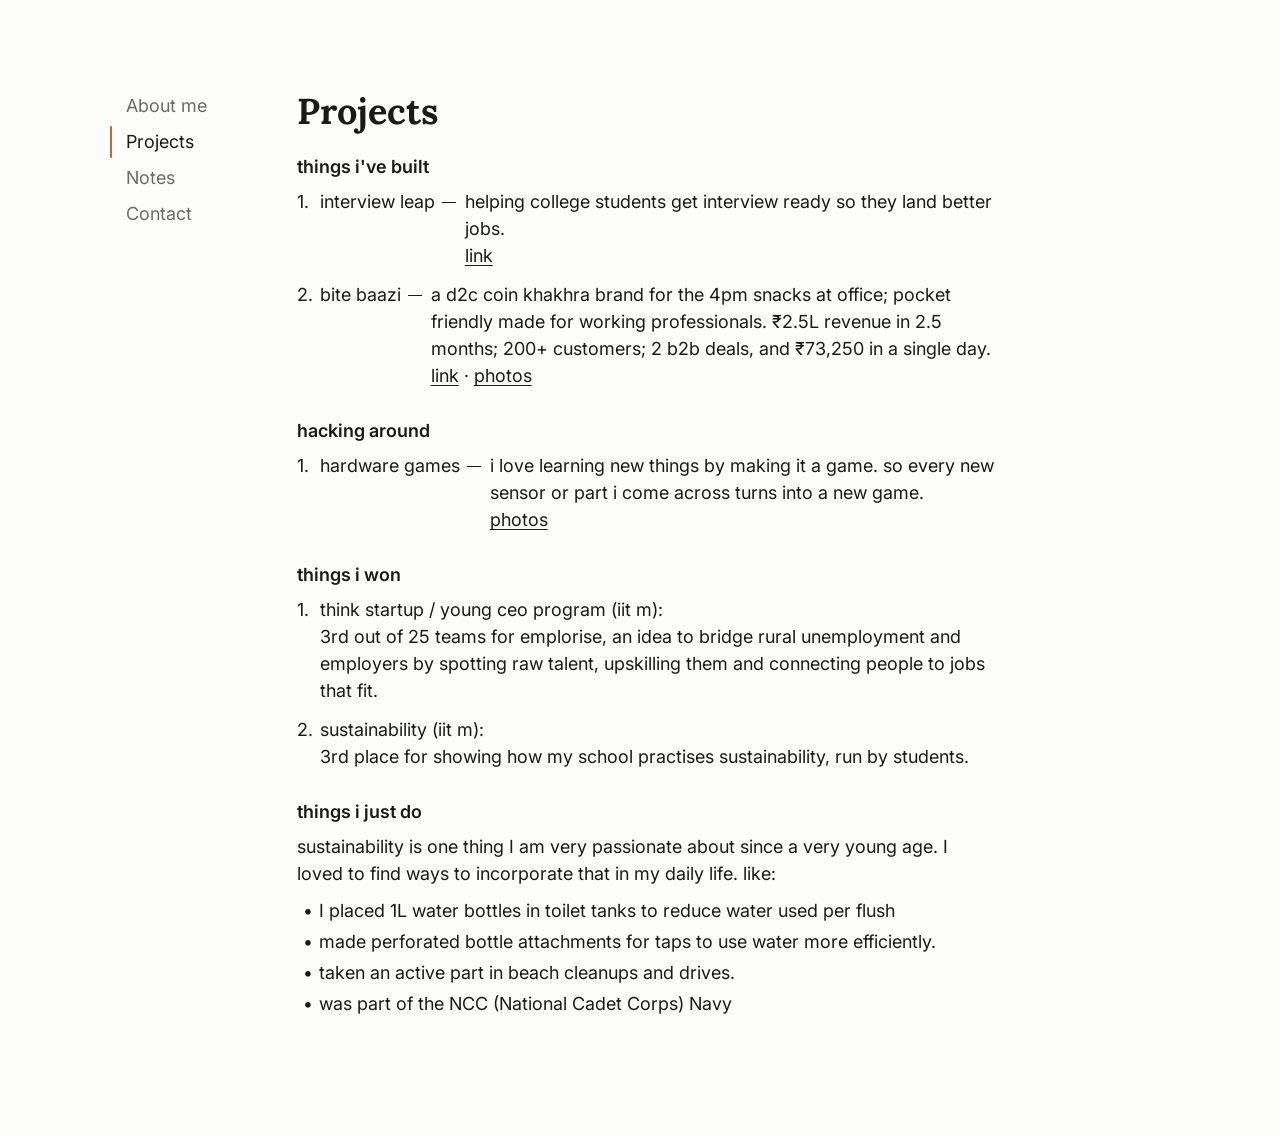
==== projects.html @ 0760808a "Initial commit Co-Authored-By: Claude Sonnet 5.5 <noreply@anthropic.com>" ====
<!DOCTYPE html>
<html lang="en">
<head>
  <meta charset="utf-8">
  <meta name="viewport" content="width=device-width, initial-scale=1">
  <title>Projects - Sanjitha Radhakrishnan</title>
  <link rel="preconnect" href="https://fonts.googleapis.com">
  <link rel="preconnect" href="https://fonts.gstatic.com" crossorigin>
  <link href="https://fonts.googleapis.com/css2?family=Inter:wght@400;600;700&family=Playfair+Display:wght@600&family=Lora:wght@700&display=swap" rel="stylesheet">
  <link rel="stylesheet" href="style.css">
</head>
<body class="projects-page lora-page">
  <div class="layout">
  <aside class="sidebar">
    <nav aria-label="Site sections">
        <a href="index.html" data-text="About me">About me</a>
        <a href="projects.html" class="is-active" aria-current="page" data-text="Projects">Projects</a>
        <a href="notes.html" data-text="Notes">Notes</a>
        <a href="contact.html" data-text="Contact">Contact</a>
    </nav>
  </aside>

  <main>
    <h2>Projects</h2>

    <h3>things i've built</h3>
    <ol class="list">
      <li class="row"><span class="lead"><span class="name">interview leap</span> <span class="dash" aria-hidden="true"></span></span><span class="desc">helping college students get interview ready so they land better jobs.<span class="links"><a class="small" href="#">link</a></span></span></li>
      <li class="row"><span class="lead"><span class="name">bite baazi</span> <span class="dash" aria-hidden="true"></span></span><span class="desc">a d2c coin khakhra brand for the 4pm snacks at office; pocket friendly made for working professionals. ₹2.5L revenue in 2.5 months; 200+ customers; 2 b2b deals, and ₹73,250 in a single day.<span class="links"><a class="small" href="#">link</a> · <a class="small" href="#">photos</a></span></span></li>
    </ol>

    <h3>hacking around</h3>
    <ol class="list">
      <li class="row"><span class="lead"><span class="name">hardware games</span> <span class="dash" aria-hidden="true"></span></span><span class="desc">i love learning new things by making it a game. so every new sensor or part i come across turns into a new game.<span class="links"><a class="small" href="#">photos</a></span></span></li>
    </ol>

    <h3>things i won</h3>
    <ol class="list">
      <li><span class="name">think startup / young ceo program (iit m):</span><br>3rd out of 25 teams for emplorise, an idea to bridge rural unemployment and employers by spotting raw talent, upskilling them and connecting people to jobs that fit.</li>
      <li><span class="name">sustainability (iit m):</span><br>3rd place for showing how my school practises sustainability, run by students.</li>
    </ol>

    <h3>things i just do</h3>
    <p>sustainability is one thing I am very passionate about since a very young age. I loved to find ways to incorporate that in my daily life. like:</p>
    <ul class="list tight">
      <li>I placed 1L water bottles in toilet tanks to reduce water used per flush</li>
      <li>made perforated bottle attachments for taps to use water more efficiently.</li>
      <li>taken an active part in beach cleanups and drives.</li>
      <li>was part of the NCC (National Cadet Corps) Navy</li>
    </ul>
  </main>
  </div>
</body>
</html>
---- style.css ----
/* ===== One source of truth: every page reads these variables ===== */
:root {
  /* fonts: one for headings, one for everything else */
  --font-heading: "Playfair Display", Georgia, "Times New Roman", serif;
  --font-lora: "Lora", Georgia, "Times New Roman", serif;
  --font-body: "Inter", ui-sans-serif, -apple-system, BlinkMacSystemFont, "Segoe UI", Helvetica, Arial, sans-serif;

  /* colours */
  --bg: #FDFDFB;
  --ink: #1A1A1A;
  --muted: #6B6B66;
  --link: #7A4A2B;
  --accent: #C8643C;

  /* type scale */
  --fs-title: 18px;    /* page title (Projects, Notes, Contact) */
  --fs-title-2: 32px;  /* secondary title (awards) */
  --fs-name: 44px;     /* name on the about page */
  --fs-section: 18px;  /* section subheading (bold, lowercase) */
  --fs-body: 18px;     /* body text and list items */
  --fs-sub: 16px;      /* subtitle under the name */
  --fs-nav: 18px;      /* sidebar labels */
  --fs-small: 14px;    /* link / photos */
  --lh: 1.8;

  /* layout and spacing */
  --measure: 700px;      /* max content width */
  --page-top: 90px;      /* top padding of every page */
  --space-section: 44px; /* between sections */
  --space-item: 18px;    /* between list items */
  --space-para: 22px;    /* between paragraphs */
  --indent: 42px;        /* hanging indent for lists */
}

html { font-size: 16px; background: var(--bg); }
* { box-sizing: border-box; }
body {
  margin: 0;
  background: var(--bg);
  color: var(--ink);
  font-family: var(--font-body);
  font-size: var(--fs-body);
  line-height: var(--lh);
  font-weight: 400;
}

/* ---------- Sidebar: top left, level with the top of the content ---------- */
.sidebar { position: fixed; top: var(--page-top); left: 330px; width: 95px; }
.sidebar nav { display: flex; flex-direction: column; gap: 4px; }
.sidebar a { position: relative; display: block; padding: 4px 0 4px 16px; font-size: var(--fs-nav); line-height: 24px; font-weight: 400; white-space: nowrap; color: var(--muted); text-decoration: none; transition: color .3s ease, transform .35s ease; }
.sidebar a:not(.is-active):hover { color: var(--ink); transform: translateX(4px); }
.sidebar a.is-active { color: var(--ink); }
/* one thin bar, only on the page you are on */
.sidebar a.is-active::before { content: ""; position: absolute; left: 0; top: 0; bottom: 0; width: 2px; border-radius: 2px; background: var(--accent); transform-origin: top; animation: bar-grow .6s ease both; }
@keyframes bar-grow { from { transform: scaleY(0); } to { transform: scaleY(1); } }

/* ---------- Content ---------- */
main { margin: 0 0 0 473px; padding: var(--page-top) 0 120px; animation: page-in .6s ease both; }
@keyframes page-in { from { opacity: 0; transform: translateY(8px); } to { opacity: 1; transform: none; } }

.page-header { display: flex; align-items: center; gap: 34px; margin-bottom: 56px; }
.page-header > div { min-width: 0; }
.profile-photo { flex: none; display: block; width: 130px; height: 130px; max-width: none; object-fit: cover; object-position: center top; border-radius: 8px; }

/* ---------- Typography ---------- */
h1 { margin: 0; font-family: var(--font-body); font-size: var(--fs-name); line-height: 1.05; letter-spacing: -0.03em; font-weight: 700; }
h1 .u { display: block; width: fit-content; }
.tagline { margin: 8px 0 0; font-size: var(--fs-sub); line-height: 22px; color: var(--muted); }

/* page titles: same font as the about text, bold, on every page */
h2 { margin: 0 0 var(--space-para); font-family: var(--font-body); font-size: var(--fs-title); line-height: 1.4; font-weight: 600; letter-spacing: normal; }
h2.title-2 { margin-top: var(--space-section); font-size: var(--fs-title-2); }
h3 { margin: var(--space-section) 0 14px; font-family: var(--font-body); font-size: var(--fs-section); line-height: 1.4; font-weight: 700; }
h2 + h3 { margin-top: 36px; }

p { margin: 0 0 var(--space-para); max-width: var(--measure); overflow-wrap: break-word; }
a { color: var(--link); text-underline-offset: 3px; }
a:hover { color: var(--ink); }
a.small { font-size: var(--fs-small); }
.muted { color: var(--muted); }

/* ---------- Lists: number sits on the left edge, text hangs at --indent ---------- */
ol.list, ul.list { list-style: none; margin: 0 0 var(--space-section); padding: 0; max-width: var(--measure); counter-reset: item; }
ol.list li, ul.list li { position: relative; margin-bottom: var(--space-item); padding-left: var(--indent); counter-increment: item; }
ol.list li::before { content: counter(item) "."; position: absolute; left: 0; }
ul.list li::before { content: "\2022"; position: absolute; left: 10px; }
ul.list.tight li { margin-bottom: 6px; }
.links { display: block; }
/* long, hairline-thin dash between a name and its description */
.dash { display: inline-block; width: 14px; height: 1px; margin: 0 2px; background: currentColor; vertical-align: middle; position: relative; top: -1px; }

/* ---------- Layout ---------- */
@media (min-width: 1200px) {
  .layout { display: flex; align-items: flex-start; gap: 90px; margin-left: 110px; }
  .sidebar { position: static; width: max-content; margin-top: var(--page-top); }
  main { margin-left: 0; }
}

/* ---------- Tablet: 700px to 1199px ---------- */
@media (max-width: 1199px) {
  .sidebar { left: 150px; width: 110px; }
  main { margin-left: 300px; }
  h1 { white-space: normal; }
}

/* ---------- Mobile: under 700px ---------- */
@media (max-width: 699px) {
  :root { --fs-title: 18px; --fs-title-2: 26px; --fs-name: 32px; --fs-sub: 18px; --space-section: 36px; --indent: 34px; --lh: 1.7; }
  .sidebar { position: static; width: auto; padding: 24px 24px 0; }
  .sidebar nav { flex-direction: row; flex-wrap: wrap; gap: 8px 24px; }
  .sidebar a { padding: 0; line-height: 30px; }
  .sidebar a.is-active { font-weight: 700; }
  .sidebar a:not(.is-active):hover { transform: none; }
  .sidebar a::before, .sidebar a.is-active::before { display: none; }
  main { margin-left: 0; padding: 32px 24px 60px; animation: none; }
  .page-header { flex-direction: column; align-items: flex-start; gap: 20px; margin-bottom: 36px; }
  .profile-photo { width: 120px; height: 120px; }
  .tagline { line-height: 26px; }
  p { max-width: none; }
}

/* ---------- Projects page: same type as the About text ---------- */
.projects-page h2, .projects-page h3 { font-family: var(--font-body); font-size: 18px; letter-spacing: normal; }
.projects-page h3 { font-weight: 400; }
.projects-page main a, .projects-page main a.small { color: var(--ink); font-size: 18px; }
.projects-page main a:hover { color: var(--muted); }

/* ---------- Projects, Notes, Contact: three levels, getting smaller and lighter ---------- */
/* 1. page title: Lora 700, about 2x the body size (the only place Lora is used) */
.lora-page main h2 { font-family: var(--font-lora); font-size: 36px; font-weight: 700; line-height: 1.2; }
/* 2. section headings: Inter 600, body size */
.lora-page main h3 { font-family: var(--font-body); font-weight: 600; }
/* 3. everything else (names, descriptions, links): Inter 400 like the About text; links black and underlined */
.lora-page main a, .lora-page main a.small { color: var(--ink); }
.lora-page main a:hover { color: var(--muted); }

/* ---------- Projects, Notes, Contact: extremely compact spacing ---------- */
.lora-page main h2 { margin: 0 0 20px; }
.lora-page main h2 + h3 { margin-top: 0; }
.lora-page main h3 { margin: 28px 0 8px; line-height: 1.5; }
.lora-page main p { margin: 0 0 10px; line-height: 1.5; }
.lora-page main ol.list, .lora-page main ul.list { margin: 0; padding: 0; }
.lora-page main ol.list li, .lora-page main ul.list li { line-height: 1.5; }
.lora-page main ol.list li { margin: 0 0 12px; padding-left: 1.3em; }
.lora-page main ul.list li { margin: 0 0 4px; padding-left: 1.2em; }
.lora-page main ul.list li::before { left: 6px; }
.lora-page main ol.list li:last-child, .lora-page main ul.list li:last-child { margin-bottom: 0; }
.lora-page main .links { margin: 0; }

/* name + dash on the left, description beside it: wrapped lines start where the first line's sentence started */
.lora-page main li.row { display: grid; grid-template-columns: max-content 1fr; column-gap: 0.35em; }
.lora-page main li.row .lead { white-space: nowrap; }
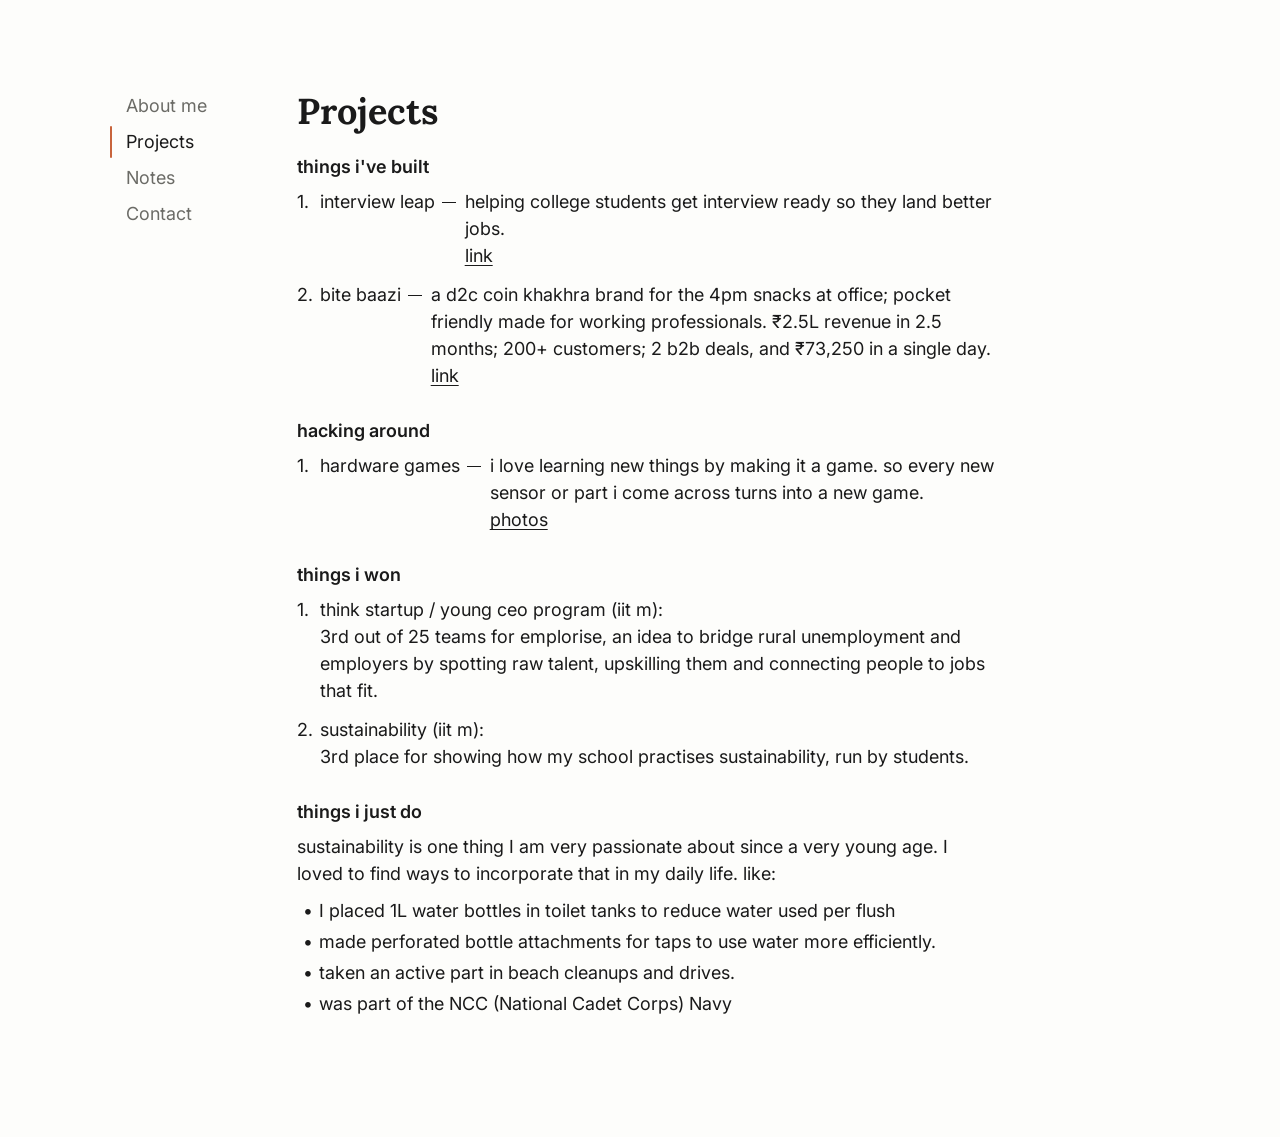
==== commit 4574f332: "Add LinkedIn links, hardware games photo gallery Co-Authored-By: Claude Sonnet 5.5 <noreply@anthropi" ====
--- a/projects.html
+++ b/projects.html
@@ -25,13 +25,13 @@
 
     <h3>things i've built</h3>
     <ol class="list">
-      <li class="row"><span class="lead"><span class="name">interview leap</span> <span class="dash" aria-hidden="true"></span></span><span class="desc">helping college students get interview ready so they land better jobs.<span class="links"><a class="small" href="#">link</a></span></span></li>
-      <li class="row"><span class="lead"><span class="name">bite baazi</span> <span class="dash" aria-hidden="true"></span></span><span class="desc">a d2c coin khakhra brand for the 4pm snacks at office; pocket friendly made for working professionals. ₹2.5L revenue in 2.5 months; 200+ customers; 2 b2b deals, and ₹73,250 in a single day.<span class="links"><a class="small" href="#">link</a> · <a class="small" href="#">photos</a></span></span></li>
+      <li class="row"><span class="lead"><span class="name">interview leap</span> <span class="dash" aria-hidden="true"></span></span><span class="desc">helping college students get interview ready so they land better jobs.<span class="links"><a class="small" href="https://www.linkedin.com/feed/update/urn:li:activity:7384646280452562944/" target="_blank" rel="noopener">link</a></span></span></li>
+      <li class="row"><span class="lead"><span class="name">bite baazi</span> <span class="dash" aria-hidden="true"></span></span><span class="desc">a d2c coin khakhra brand for the 4pm snacks at office; pocket friendly made for working professionals. ₹2.5L revenue in 2.5 months; 200+ customers; 2 b2b deals, and ₹73,250 in a single day.<span class="links"><a class="small" href="https://www.linkedin.com/feed/update/urn:li:activity:7399393666378842112/" target="_blank" rel="noopener">link</a></span></span></li>
     </ol>
 
     <h3>hacking around</h3>
     <ol class="list">
-      <li class="row"><span class="lead"><span class="name">hardware games</span> <span class="dash" aria-hidden="true"></span></span><span class="desc">i love learning new things by making it a game. so every new sensor or part i come across turns into a new game.<span class="links"><a class="small" href="#">photos</a></span></span></li>
+      <li class="row"><span class="lead"><span class="name">hardware games</span> <span class="dash" aria-hidden="true"></span></span><span class="desc">i love learning new things by making it a game. so every new sensor or part i come across turns into a new game.<span class="links"><a class="small" href="hardware-games.html">photos</a></span></span></li>
     </ol>
 
     <h3>things i won</h3>
--- a/style.css
+++ b/style.css
@@ -150,3 +150,7 @@
 /* name + dash on the left, description beside it: wrapped lines start where the first line's sentence started */
 .lora-page main li.row { display: grid; grid-template-columns: max-content 1fr; column-gap: 0.35em; }
 .lora-page main li.row .lead { white-space: nowrap; }
+
+/* ---------- Photo gallery (hardware games) ---------- */
+.gallery { display: grid; grid-template-columns: repeat(auto-fill, minmax(200px, 1fr)); gap: 12px; max-width: var(--measure); margin-top: 20px; }
+.gallery img { display: block; width: 100%; aspect-ratio: 4 / 3; object-fit: cover; border-radius: 8px; }
